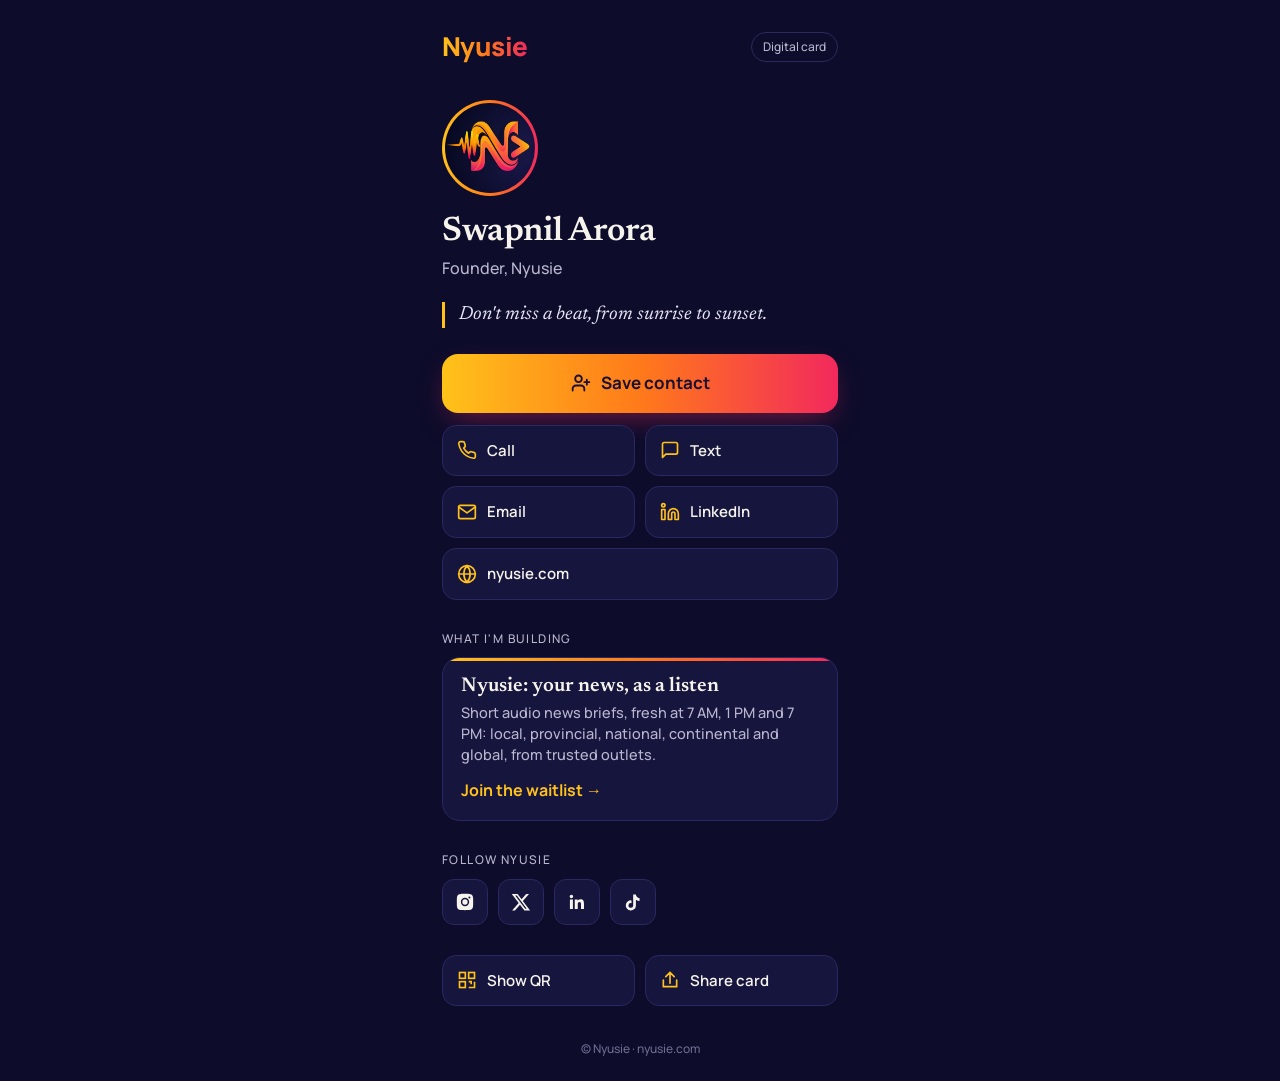
==== card/index.html @ 7c8ee9de "Add files via upload" ====
<!DOCTYPE html>
<html lang="en">
<head>
<meta charset="utf-8">
<meta name="viewport" content="width=device-width, initial-scale=1, viewport-fit=cover">
<title>Swapnil Arora · Founder, Nyusie</title>
<meta name="description" content="Digital business card — Swapnil Arora, Founder of Nyusie. Don't miss a beat, from sunrise to sunset.">
<meta name="theme-color" content="#0D0C2B">
<meta name="robots" content="noindex, nofollow">
<meta name="apple-mobile-web-app-capable" content="yes">
<meta name="mobile-web-app-capable" content="yes">
<meta name="apple-mobile-web-app-status-bar-style" content="black-translucent">
<meta name="apple-mobile-web-app-title" content="My Card">
<link rel="apple-touch-icon" href="icon.png">
<link rel="icon" href="icon.png">
<meta property="og:title" content="Swapnil Arora · Founder, Nyusie">
<meta property="og:description" content="Don't miss a beat, from sunrise to sunset.">
<meta property="og:image" content="https://nyusie.com/card/logo.png">
<script src="/assets/js/config.js"></script>
<style>
  @font-face{font-family:"Manrope";font-weight:500;font-display:swap;src:url("/assets/fonts/manrope-latin-500-normal.woff2") format("woff2")}
  @font-face{font-family:"Manrope";font-weight:600;font-display:swap;src:url("/assets/fonts/manrope-latin-600-normal.woff2") format("woff2")}
  @font-face{font-family:"Manrope";font-weight:800;font-display:swap;src:url("/assets/fonts/manrope-latin-800-normal.woff2") format("woff2")}
  @font-face{font-family:"Manrope";font-weight:700;font-display:swap;src:url("/assets/fonts/manrope-latin-700-normal.woff2") format("woff2")}
  @font-face{font-family:"Newsreader";font-weight:600;font-display:swap;src:url("/assets/fonts/newsreader-latin-600-normal.woff2") format("woff2")}
  @font-face{font-family:"Newsreader";font-weight:400;font-style:italic;font-display:swap;src:url("/assets/fonts/newsreader-latin-400-italic.woff2") format("woff2")}
  :root{
    --navy:#0D0C2B; --navy2:#16153d; --ink:#F6F3EC; --muted:#B9B6CF;
    --y:#FFC21A; --o:#FF7A1A; --p:#F2295D;
    --grad:linear-gradient(90deg,var(--y),var(--o) 50%,var(--p));
  }
  *{box-sizing:border-box;margin:0;padding:0}
  html,body{background:var(--navy);color:var(--ink);min-height:100%}
  body{font:16px/1.45 "Manrope",-apple-system,BlinkMacSystemFont,"Segoe UI",Roboto,Helvetica,Arial,sans-serif;
       padding:env(safe-area-inset-top) 0 calc(env(safe-area-inset-bottom) + 24px);
       -webkit-font-smoothing:antialiased}
  .wrap{max-width:440px;margin:0 auto;padding:28px 22px 0}
  .serif{font-family:"Newsreader",Georgia,"Times New Roman",serif}

  /* hero */
  .brand{display:flex;align-items:center;justify-content:space-between;margin-bottom:34px}
  .wordmark{font-family:"Manrope",Georgia,serif;font-weight:800;font-size:26px;letter-spacing:-.6px;
            background:var(--grad);-webkit-background-clip:text;background-clip:text;color:transparent}
  .brandL{display:flex;align-items:center;gap:10px}
  .mark{width:40px;height:40px;border-radius:10px}
  .chip{font-size:12px;color:var(--muted);border:1px solid #2c2a5c;border-radius:999px;padding:5px 11px}
  .avatar{width:96px;height:96px;border-radius:50%;padding:3px;background:var(--grad);margin-bottom:18px}
  .avatar>div{width:100%;height:100%;border-radius:50%;background:var(--navy2) center/cover no-repeat;
              display:grid;place-items:center;font:700 38px Georgia,serif;color:var(--ink)}
  h1{font:600 34px/1.1 "Newsreader",Georgia,serif;letter-spacing:-.4px}
  .role{color:var(--muted);margin-top:6px;font-size:16px}
  .tag{margin:22px 0 26px;padding-left:14px;border-left:3px solid;border-image:var(--grad) 1;
       font:italic 400 19px/1.35 "Newsreader",Georgia,serif;color:#E9E5F7}

  /* buttons */
  .primary{display:flex;align-items:center;justify-content:center;gap:10px;width:100%;
           background:var(--grad);color:#1a1030;font-weight:700;font-size:17px;border:0;border-radius:16px;
           padding:17px;text-decoration:none;box-shadow:0 10px 30px -10px rgba(242,41,93,.55)}
  .grid{display:grid;grid-template-columns:1fr 1fr;gap:10px;margin-top:12px}
  .btn{display:flex;align-items:center;gap:10px;background:var(--navy2);border:1px solid #2a2860;
       color:var(--ink);text-decoration:none;border-radius:14px;padding:14px;font-size:15px;font-weight:600;
       cursor:pointer;font-family:inherit;text-align:left}
  .btn svg{flex:none;width:20px;height:20px;stroke:var(--y)}
  .btn:active,.primary:active{transform:scale(.98)}
  .wide{grid-column:1 / -1}

  .section{margin-top:30px}
  .label{font-size:12px;letter-spacing:1.4px;text-transform:uppercase;color:var(--muted);margin-bottom:10px}
  .app{background:var(--navy2);border:1px solid #2a2860;border-radius:18px;padding:18px;position:relative;overflow:hidden}
  .app:before{content:"";position:absolute;inset:0 0 auto 0;height:3px;background:var(--grad)}
  .app h2{font:600 20px "Newsreader",Georgia,serif;margin-bottom:6px}
  .app p{color:var(--muted);font-size:14.5px}
  .app a{display:inline-block;margin-top:14px;color:var(--y);font-weight:700;text-decoration:none}
  .social{display:flex;gap:10px;flex-wrap:wrap}
  .social a{width:46px;height:46px;border-radius:12px;display:grid;place-items:center;background:var(--navy2);
            border:1px solid #2a2860}
  .social svg{width:20px;height:20px;fill:var(--ink)}
  footer{margin-top:34px;text-align:center;color:#6f6c8f;font-size:12px}

  /* San's QR "show" mode */
  #qr{position:fixed;inset:0;background:var(--navy);display:none;flex-direction:column;align-items:center;
      justify-content:center;padding:calc(env(safe-area-inset-top) + 20px) 24px calc(env(safe-area-inset-bottom) + 20px);z-index:10}
  #qr.on{display:flex}
  .qrbox{position:relative;background:#fff;border-radius:24px;padding:18px;width:min(78vw,340px);aspect-ratio:1;
         box-shadow:0 0 0 4px var(--navy),0 0 0 7px var(--o)}
  .qrbox svg{width:100%;height:100%;display:block}
  .qrlogo{position:absolute;left:50%;top:50%;width:24%;transform:translate(-50%,-50%);border-radius:14px;border:4px solid #fff}
  #qr h3{font:600 26px "Newsreader",Georgia,serif;margin-top:26px}
  #qr p{color:var(--muted);margin-top:6px;text-align:center}
  .qrbar{display:flex;gap:10px;margin-top:28px;width:min(86vw,360px)}
  .qrbar .btn{flex:1;justify-content:center}
  .toast{position:fixed;left:50%;bottom:calc(env(safe-area-inset-bottom) + 24px);transform:translateX(-50%);
         background:#fff;color:#111;padding:10px 16px;border-radius:999px;font-size:14px;font-weight:600;
         opacity:0;transition:opacity .25s;pointer-events:none;z-index:20}
  .toast.on{opacity:1}
</style>
</head>
<body>

<!-- =====================================================================
  EDIT SAN'S DETAILS HERE (only this block). Leave a value as "" to hide it.
  If you change these, also update contact.vcf (the "Save contact" file).
====================================================================== -->
<script>
const CARD = {
  name:      "Swapnil Arora",                       // as it should appear on the card
  initials:  "SA",
  title:     "Founder, Nyusie",
  tagline:   "Don't miss a beat, from sunrise to sunset.",
  photo:     "logo.png",                         // Nyusie logo; or "san.jpg" placed in this folder; "" shows initials
  phone:     "+1 (437) 333-0017",
  email:     "arora@nyusie.com",
  website:   "https://nyusie.com",
  linkedin:  "https://www.linkedin.com/in/AroraSwapnil/",
  waitlist:  "/waitlist/",                        // before launch
  getApp:    "/get/?src=card-page",                // after launch (opens the right store)
  social: {
    instagram: "https://instagram.com/nyusie.app",
    x:         "https://x.com/nyusieapp",
    linkedin:  "https://www.linkedin.com/company/nyusie",
    tiktok:    "https://www.tiktok.com/@nyusie.app",
    facebook:  ""
  }
};
</script>

<div class="wrap" id="card">
  <div class="brand">
    <span class="brandL"><span class="wordmark">Nyusie</span></span>
    <span class="chip">Digital card</span>
  </div>

  <div class="avatar"><div id="av"></div></div>
  <h1 id="nm"></h1>
  <div class="role" id="rl"></div>
  <div class="tag" id="tg"></div>

  <a class="primary" href="contact.vcf" download="Swapnil-Arora-Nyusie.vcf" id="save">
    <svg width="20" height="20" viewBox="0 0 24 24" fill="none" stroke="#1a1030" stroke-width="2.2" stroke-linecap="round"><path d="M16 21v-2a4 4 0 0 0-4-4H6a4 4 0 0 0-4 4v2"/><circle cx="9" cy="7" r="4"/><path d="M19 8v6M22 11h-6"/></svg>
    Save contact
  </a>

  <div class="grid" id="actions"></div>

  <div class="section">
    <div class="label">What I'm building</div>
    <div class="app">
      <h2>Nyusie: your news, as a listen</h2>
      <p>Short audio news briefs, fresh at 7 AM, 1 PM and 7 PM: local, provincial, national, continental and global, from trusted outlets.</p>
      <a id="wl" href="/waitlist/">Join the waitlist →</a>
    </div>
  </div>

  <div class="section">
    <div class="label">Follow Nyusie</div>
    <div class="social" id="soc"></div>
  </div>

  <div class="grid" style="margin-top:30px">
    <button class="btn" id="showqr"><svg viewBox="0 0 24 24" fill="none" stroke-width="2"><rect x="3" y="3" width="7" height="7"/><rect x="14" y="3" width="7" height="7"/><rect x="3" y="14" width="7" height="7"/><path d="M14 14h3v3M21 14v7h-7"/></svg>Show QR</button>
    <button class="btn" id="share"><svg viewBox="0 0 24 24" fill="none" stroke-width="2" stroke-linecap="round"><path d="M4 12v8h16v-8M12 3v13M7 8l5-5 5 5"/></svg>Share card</button>
  </div>

  <footer>© Nyusie · nyusie.com</footer>
</div>

<!-- Full-screen QR for people whose phones can't tap -->
<div id="qr" role="dialog" aria-label="QR code">
  <div class="qrbox"><div id="qrsvg" style="width:100%;height:100%"></div><img src="logo.png" alt="" class="qrlogo"></div>
  <h3 id="qrname"></h3>
  <p>Point your camera here to get my card</p>
  <div class="qrbar">
    <button class="btn" id="qrshare">Share link</button>
    <button class="btn" id="qrclose">View card</button>
  </div>
</div>
<div class="toast" id="toast"></div>

<script>/*! qrcode-generator (MIT) Kazuhiko Arase */
var qrcode=function(){var t=function(t,r){var e=t,n=g[r],o=null,i=0,a=null,u=[],f={},c=function(t,r){o=function(t){for(var r=new Array(t),e=0;e<t;e+=1){r[e]=new Array(t);for(var n=0;n<t;n+=1)r[e][n]=null}return r}(i=4*e+17),l(0,0),l(i-7,0),l(0,i-7),s(),h(),d(t,r),e>=7&&v(t),null==a&&(a=p(e,n,u)),w(a,r)},l=function(t,r){for(var e=-1;e<=7;e+=1)if(!(t+e<=-1||i<=t+e))for(var n=-1;n<=7;n+=1)r+n<=-1||i<=r+n||(o[t+e][r+n]=0<=e&&e<=6&&(0==n||6==n)||0<=n&&n<=6&&(0==e||6==e)||2<=e&&e<=4&&2<=n&&n<=4)},h=function(){for(var t=8;t<i-8;t+=1)null==o[t][6]&&(o[t][6]=t%2==0);for(var r=8;r<i-8;r+=1)null==o[6][r]&&(o[6][r]=r%2==0)},s=function(){for(var t=B.getPatternPosition(e),r=0;r<t.length;r+=1)for(var n=0;n<t.length;n+=1){var i=t[r],a=t[n];if(null==o[i][a])for(var u=-2;u<=2;u+=1)for(var f=-2;f<=2;f+=1)o[i+u][a+f]=-2==u||2==u||-2==f||2==f||0==u&&0==f}},v=function(t){for(var r=B.getBCHTypeNumber(e),n=0;n<18;n+=1){var a=!t&&1==(r>>n&1);o[Math.floor(n/3)][n%3+i-8-3]=a}for(n=0;n<18;n+=1){a=!t&&1==(r>>n&1);o[n%3+i-8-3][Math.floor(n/3)]=a}},d=function(t,r){for(var e=n<<3|r,a=B.getBCHTypeInfo(e),u=0;u<15;u+=1){var f=!t&&1==(a>>u&1);u<6?o[u][8]=f:u<8?o[u+1][8]=f:o[i-15+u][8]=f}for(u=0;u<15;u+=1){f=!t&&1==(a>>u&1);u<8?o[8][i-u-1]=f:u<9?o[8][15-u-1+1]=f:o[8][15-u-1]=f}o[i-8][8]=!t},w=function(t,r){for(var e=-1,n=i-1,a=7,u=0,f=B.getMaskFunction(r),c=i-1;c>0;c-=2)for(6==c&&(c-=1);;){for(var g=0;g<2;g+=1)if(null==o[n][c-g]){var l=!1;u<t.length&&(l=1==(t[u]>>>a&1)),f(n,c-g)&&(l=!l),o[n][c-g]=l,-1==(a-=1)&&(u+=1,a=7)}if((n+=e)<0||i<=n){n-=e,e=-e;break}}},p=function(t,r,e){for(var n=A.getRSBlocks(t,r),o=b(),i=0;i<e.length;i+=1){var a=e[i];o.put(a.getMode(),4),o.put(a.getLength(),B.getLengthInBits(a.getMode(),t)),a.write(o)}var u=0;for(i=0;i<n.length;i+=1)u+=n[i].dataCount;if(o.getLengthInBits()>8*u)throw"code length overflow. ("+o.getLengthInBits()+">"+8*u+")";for(o.getLengthInBits()+4<=8*u&&o.put(0,4);o.getLengthInBits()%8!=0;)o.putBit(!1);for(;!(o.getLengthInBits()>=8*u||(o.put(236,8),o.getLengthInBits()>=8*u));)o.put(17,8);return function(t,r){for(var e=0,n=0,o=0,i=new Array(r.length),a=new Array(r.length),u=0;u<r.length;u+=1){var f=r[u].dataCount,c=r[u].totalCount-f;n=Math.max(n,f),o=Math.max(o,c),i[u]=new Array(f);for(var g=0;g<i[u].length;g+=1)i[u][g]=255&t.getBuffer()[g+e];e+=f;var l=B.getErrorCorrectPolynomial(c),h=k(i[u],l.getLength()-1).mod(l);for(a[u]=new Array(l.getLength()-1),g=0;g<a[u].length;g+=1){var s=g+h.getLength()-a[u].length;a[u][g]=s>=0?h.getAt(s):0}}var v=0;for(g=0;g<r.length;g+=1)v+=r[g].totalCount;var d=new Array(v),w=0;for(g=0;g<n;g+=1)for(u=0;u<r.length;u+=1)g<i[u].length&&(d[w]=i[u][g],w+=1);for(g=0;g<o;g+=1)for(u=0;u<r.length;u+=1)g<a[u].length&&(d[w]=a[u][g],w+=1);return d}(o,n)};f.addData=function(t,r){var e=null;switch(r=r||"Byte"){case"Numeric":e=M(t);break;case"Alphanumeric":e=x(t);break;case"Byte":e=m(t);break;case"Kanji":e=L(t);break;default:throw"mode:"+r}u.push(e),a=null},f.isDark=function(t,r){if(t<0||i<=t||r<0||i<=r)throw t+","+r;return o[t][r]},f.getModuleCount=function(){return i},f.make=function(){if(e<1){for(var t=1;t<40;t++){for(var r=A.getRSBlocks(t,n),o=b(),i=0;i<u.length;i++){var a=u[i];o.put(a.getMode(),4),o.put(a.getLength(),B.getLengthInBits(a.getMode(),t)),a.write(o)}var g=0;for(i=0;i<r.length;i++)g+=r[i].dataCount;if(o.getLengthInBits()<=8*g)break}e=t}c(!1,function(){for(var t=0,r=0,e=0;e<8;e+=1){c(!0,e);var n=B.getLostPoint(f);(0==e||t>n)&&(t=n,r=e)}return r}())},f.createTableTag=function(t,r){t=t||2;var e="";e+='<table style="',e+=" border-width: 0px; border-style: none;",e+=" border-collapse: collapse;",e+=" padding: 0px; margin: "+(r=void 0===r?4*t:r)+"px;",e+='">',e+="<tbody>";for(var n=0;n<f.getModuleCount();n+=1){e+="<tr>";for(var o=0;o<f.getModuleCount();o+=1)e+='<td style="',e+=" border-width: 0px; border-style: none;",e+=" border-collapse: collapse;",e+=" padding: 0px; margin: 0px;",e+=" width: "+t+"px;",e+=" height: "+t+"px;",e+=" background-color: ",e+=f.isDark(n,o)?"#000000":"#ffffff",e+=";",e+='"/>';e+="</tr>"}return e+="</tbody>",e+="</table>"},f.createSvgTag=function(t,r,e,n){var o={};"object"==typeof arguments[0]&&(t=(o=arguments[0]).cellSize,r=o.margin,e=o.alt,n=o.title),t=t||2,r=void 0===r?4*t:r,(e="string"==typeof e?{text:e}:e||{}).text=e.text||null,e.id=e.text?e.id||"qrcode-description":null,(n="string"==typeof n?{text:n}:n||{}).text=n.text||null,n.id=n.text?n.id||"qrcode-title":null;var i,a,u,c,g=f.getModuleCount()*t+2*r,l="";for(c="l"+t+",0 0,"+t+" -"+t+",0 0,-"+t+"z ",l+='<svg version="1.1" xmlns="http://www.w3.org/2000/svg"',l+=o.scalable?"":' width="'+g+'px" height="'+g+'px"',l+=' viewBox="0 0 '+g+" "+g+'" ',l+=' preserveAspectRatio="xMinYMin meet"',l+=n.text||e.text?' role="img" aria-labelledby="'+y([n.id,e.id].join(" ").trim())+'"':"",l+=">",l+=n.text?'<title id="'+y(n.id)+'">'+y(n.text)+"</title>":"",l+=e.text?'<description id="'+y(e.id)+'">'+y(e.text)+"</description>":"",l+='<rect width="100%" height="100%" fill="white" cx="0" cy="0"/>',l+='<path d="',a=0;a<f.getModuleCount();a+=1)for(u=a*t+r,i=0;i<f.getModuleCount();i+=1)f.isDark(a,i)&&(l+="M"+(i*t+r)+","+u+c);return l+='" stroke="transparent" fill="black"/>',l+="</svg>"},f.createDataURL=function(t,r){t=t||2,r=void 0===r?4*t:r;var e=f.getModuleCount()*t+2*r,n=r,o=e-r;return I(e,e,function(r,e){if(n<=r&&r<o&&n<=e&&e<o){var i=Math.floor((r-n)/t),a=Math.floor((e-n)/t);return f.isDark(a,i)?0:1}return 1})},f.createImgTag=function(t,r,e){t=t||2,r=void 0===r?4*t:r;var n=f.getModuleCount()*t+2*r,o="";return o+="<img",o+=' src="',o+=f.createDataURL(t,r),o+='"',o+=' width="',o+=n,o+='"',o+=' height="',o+=n,o+='"',e&&(o+=' alt="',o+=y(e),o+='"'),o+="/>"};var y=function(t){for(var r="",e=0;e<t.length;e+=1){var n=t.charAt(e);switch(n){case"<":r+="&lt;";break;case">":r+="&gt;";break;case"&":r+="&amp;";break;case'"':r+="&quot;";break;default:r+=n}}return r};return f.createASCII=function(t,r){if((t=t||1)<2)return function(t){t=void 0===t?2:t;var r,e,n,o,i,a=1*f.getModuleCount()+2*t,u=t,c=a-t,g={"██":"█","█ ":"▀"," █":"▄","  ":" "},l={"██":"▀","█ ":"▀"," █":" ","  ":" "},h="";for(r=0;r<a;r+=2){for(n=Math.floor((r-u)/1),o=Math.floor((r+1-u)/1),e=0;e<a;e+=1)i="█",u<=e&&e<c&&u<=r&&r<c&&f.isDark(n,Math.floor((e-u)/1))&&(i=" "),u<=e&&e<c&&u<=r+1&&r+1<c&&f.isDark(o,Math.floor((e-u)/1))?i+=" ":i+="█",h+=t<1&&r+1>=c?l[i]:g[i];h+="\n"}return a%2&&t>0?h.substring(0,h.length-a-1)+Array(a+1).join("▀"):h.substring(0,h.length-1)}(r);t-=1,r=void 0===r?2*t:r;var e,n,o,i,a=f.getModuleCount()*t+2*r,u=r,c=a-r,g=Array(t+1).join("██"),l=Array(t+1).join("  "),h="",s="";for(e=0;e<a;e+=1){for(o=Math.floor((e-u)/t),s="",n=0;n<a;n+=1)i=1,u<=n&&n<c&&u<=e&&e<c&&f.isDark(o,Math.floor((n-u)/t))&&(i=0),s+=i?g:l;for(o=0;o<t;o+=1)h+=s+"\n"}return h.substring(0,h.length-1)},f.renderTo2dContext=function(t,r){r=r||2;for(var e=f.getModuleCount(),n=0;n<e;n++)for(var o=0;o<e;o++)t.fillStyle=f.isDark(n,o)?"black":"white",t.fillRect(n*r,o*r,r,r)},f};t.stringToBytes=(t.stringToBytesFuncs={default:function(t){for(var r=[],e=0;e<t.length;e+=1){var n=t.charCodeAt(e);r.push(255&n)}return r}}).default,t.createStringToBytes=function(t,r){var e=function(){for(var e=S(t),n=function(){var t=e.read();if(-1==t)throw"eof";return t},o=0,i={};;){var a=e.read();if(-1==a)break;var u=n(),f=n()<<8|n();i[String.fromCharCode(a<<8|u)]=f,o+=1}if(o!=r)throw o+" != "+r;return i}(),n="?".charCodeAt(0);return function(t){for(var r=[],o=0;o<t.length;o+=1){var i=t.charCodeAt(o);if(i<128)r.push(i);else{var a=e[t.charAt(o)];"number"==typeof a?(255&a)==a?r.push(a):(r.push(a>>>8),r.push(255&a)):r.push(n)}}return r}};var r,e,n,o,i,a=1,u=2,f=4,c=8,g={L:1,M:0,Q:3,H:2},l=0,h=1,s=2,v=3,d=4,w=5,p=6,y=7,B=(r=[[],[6,18],[6,22],[6,26],[6,30],[6,34],[6,22,38],[6,24,42],[6,26,46],[6,28,50],[6,30,54],[6,32,58],[6,34,62],[6,26,46,66],[6,26,48,70],[6,26,50,74],[6,30,54,78],[6,30,56,82],[6,30,58,86],[6,34,62,90],[6,28,50,72,94],[6,26,50,74,98],[6,30,54,78,102],[6,28,54,80,106],[6,32,58,84,110],[6,30,58,86,114],[6,34,62,90,118],[6,26,50,74,98,122],[6,30,54,78,102,126],[6,26,52,78,104,130],[6,30,56,82,108,134],[6,34,60,86,112,138],[6,30,58,86,114,142],[6,34,62,90,118,146],[6,30,54,78,102,126,150],[6,24,50,76,102,128,154],[6,28,54,80,106,132,158],[6,32,58,84,110,136,162],[6,26,54,82,110,138,166],[6,30,58,86,114,142,170]],e=1335,n=7973,i=function(t){for(var r=0;0!=t;)r+=1,t>>>=1;return r},(o={}).getBCHTypeInfo=function(t){for(var r=t<<10;i(r)-i(e)>=0;)r^=e<<i(r)-i(e);return 21522^(t<<10|r)},o.getBCHTypeNumber=function(t){for(var r=t<<12;i(r)-i(n)>=0;)r^=n<<i(r)-i(n);return t<<12|r},o.getPatternPosition=function(t){return r[t-1]},o.getMaskFunction=function(t){switch(t){case l:return function(t,r){return(t+r)%2==0};case h:return function(t,r){return t%2==0};case s:return function(t,r){return r%3==0};case v:return function(t,r){return(t+r)%3==0};case d:return function(t,r){return(Math.floor(t/2)+Math.floor(r/3))%2==0};case w:return function(t,r){return t*r%2+t*r%3==0};case p:return function(t,r){return(t*r%2+t*r%3)%2==0};case y:return function(t,r){return(t*r%3+(t+r)%2)%2==0};default:throw"bad maskPattern:"+t}},o.getErrorCorrectPolynomial=function(t){for(var r=k([1],0),e=0;e<t;e+=1)r=r.multiply(k([1,C.gexp(e)],0));return r},o.getLengthInBits=function(t,r){if(1<=r&&r<10)switch(t){case a:return 10;case u:return 9;case f:case c:return 8;default:throw"mode:"+t}else if(r<27)switch(t){case a:return 12;case u:return 11;case f:return 16;case c:return 10;default:throw"mode:"+t}else{if(!(r<41))throw"type:"+r;switch(t){case a:return 14;case u:return 13;case f:return 16;case c:return 12;default:throw"mode:"+t}}},o.getLostPoint=function(t){for(var r=t.getModuleCount(),e=0,n=0;n<r;n+=1)for(var o=0;o<r;o+=1){for(var i=0,a=t.isDark(n,o),u=-1;u<=1;u+=1)if(!(n+u<0||r<=n+u))for(var f=-1;f<=1;f+=1)o+f<0||r<=o+f||0==u&&0==f||a==t.isDark(n+u,o+f)&&(i+=1);i>5&&(e+=3+i-5)}for(n=0;n<r-1;n+=1)for(o=0;o<r-1;o+=1){var c=0;t.isDark(n,o)&&(c+=1),t.isDark(n+1,o)&&(c+=1),t.isDark(n,o+1)&&(c+=1),t.isDark(n+1,o+1)&&(c+=1),0!=c&&4!=c||(e+=3)}for(n=0;n<r;n+=1)for(o=0;o<r-6;o+=1)t.isDark(n,o)&&!t.isDark(n,o+1)&&t.isDark(n,o+2)&&t.isDark(n,o+3)&&t.isDark(n,o+4)&&!t.isDark(n,o+5)&&t.isDark(n,o+6)&&(e+=40);for(o=0;o<r;o+=1)for(n=0;n<r-6;n+=1)t.isDark(n,o)&&!t.isDark(n+1,o)&&t.isDark(n+2,o)&&t.isDark(n+3,o)&&t.isDark(n+4,o)&&!t.isDark(n+5,o)&&t.isDark(n+6,o)&&(e+=40);var g=0;for(o=0;o<r;o+=1)for(n=0;n<r;n+=1)t.isDark(n,o)&&(g+=1);return e+=Math.abs(100*g/r/r-50)/5*10},o),C=function(){for(var t=new Array(256),r=new Array(256),e=0;e<8;e+=1)t[e]=1<<e;for(e=8;e<256;e+=1)t[e]=t[e-4]^t[e-5]^t[e-6]^t[e-8];for(e=0;e<255;e+=1)r[t[e]]=e;var n={glog:function(t){if(t<1)throw"glog("+t+")";return r[t]},gexp:function(r){for(;r<0;)r+=255;for(;r>=256;)r-=255;return t[r]}};return n}();function k(t,r){if(void 0===t.length)throw t.length+"/"+r;var e=function(){for(var e=0;e<t.length&&0==t[e];)e+=1;for(var n=new Array(t.length-e+r),o=0;o<t.length-e;o+=1)n[o]=t[o+e];return n}(),n={getAt:function(t){return e[t]},getLength:function(){return e.length},multiply:function(t){for(var r=new Array(n.getLength()+t.getLength()-1),e=0;e<n.getLength();e+=1)for(var o=0;o<t.getLength();o+=1)r[e+o]^=C.gexp(C.glog(n.getAt(e))+C.glog(t.getAt(o)));return k(r,0)},mod:function(t){if(n.getLength()-t.getLength()<0)return n;for(var r=C.glog(n.getAt(0))-C.glog(t.getAt(0)),e=new Array(n.getLength()),o=0;o<n.getLength();o+=1)e[o]=n.getAt(o);for(o=0;o<t.getLength();o+=1)e[o]^=C.gexp(C.glog(t.getAt(o))+r);return k(e,0).mod(t)}};return n}var A=function(){var t=[[1,26,19],[1,26,16],[1,26,13],[1,26,9],[1,44,34],[1,44,28],[1,44,22],[1,44,16],[1,70,55],[1,70,44],[2,35,17],[2,35,13],[1,100,80],[2,50,32],[2,50,24],[4,25,9],[1,134,108],[2,67,43],[2,33,15,2,34,16],[2,33,11,2,34,12],[2,86,68],[4,43,27],[4,43,19],[4,43,15],[2,98,78],[4,49,31],[2,32,14,4,33,15],[4,39,13,1,40,14],[2,121,97],[2,60,38,2,61,39],[4,40,18,2,41,19],[4,40,14,2,41,15],[2,146,116],[3,58,36,2,59,37],[4,36,16,4,37,17],[4,36,12,4,37,13],[2,86,68,2,87,69],[4,69,43,1,70,44],[6,43,19,2,44,20],[6,43,15,2,44,16],[4,101,81],[1,80,50,4,81,51],[4,50,22,4,51,23],[3,36,12,8,37,13],[2,116,92,2,117,93],[6,58,36,2,59,37],[4,46,20,6,47,21],[7,42,14,4,43,15],[4,133,107],[8,59,37,1,60,38],[8,44,20,4,45,21],[12,33,11,4,34,12],[3,145,115,1,146,116],[4,64,40,5,65,41],[11,36,16,5,37,17],[11,36,12,5,37,13],[5,109,87,1,110,88],[5,65,41,5,66,42],[5,54,24,7,55,25],[11,36,12,7,37,13],[5,122,98,1,123,99],[7,73,45,3,74,46],[15,43,19,2,44,20],[3,45,15,13,46,16],[1,135,107,5,136,108],[10,74,46,1,75,47],[1,50,22,15,51,23],[2,42,14,17,43,15],[5,150,120,1,151,121],[9,69,43,4,70,44],[17,50,22,1,51,23],[2,42,14,19,43,15],[3,141,113,4,142,114],[3,70,44,11,71,45],[17,47,21,4,48,22],[9,39,13,16,40,14],[3,135,107,5,136,108],[3,67,41,13,68,42],[15,54,24,5,55,25],[15,43,15,10,44,16],[4,144,116,4,145,117],[17,68,42],[17,50,22,6,51,23],[19,46,16,6,47,17],[2,139,111,7,140,112],[17,74,46],[7,54,24,16,55,25],[34,37,13],[4,151,121,5,152,122],[4,75,47,14,76,48],[11,54,24,14,55,25],[16,45,15,14,46,16],[6,147,117,4,148,118],[6,73,45,14,74,46],[11,54,24,16,55,25],[30,46,16,2,47,17],[8,132,106,4,133,107],[8,75,47,13,76,48],[7,54,24,22,55,25],[22,45,15,13,46,16],[10,142,114,2,143,115],[19,74,46,4,75,47],[28,50,22,6,51,23],[33,46,16,4,47,17],[8,152,122,4,153,123],[22,73,45,3,74,46],[8,53,23,26,54,24],[12,45,15,28,46,16],[3,147,117,10,148,118],[3,73,45,23,74,46],[4,54,24,31,55,25],[11,45,15,31,46,16],[7,146,116,7,147,117],[21,73,45,7,74,46],[1,53,23,37,54,24],[19,45,15,26,46,16],[5,145,115,10,146,116],[19,75,47,10,76,48],[15,54,24,25,55,25],[23,45,15,25,46,16],[13,145,115,3,146,116],[2,74,46,29,75,47],[42,54,24,1,55,25],[23,45,15,28,46,16],[17,145,115],[10,74,46,23,75,47],[10,54,24,35,55,25],[19,45,15,35,46,16],[17,145,115,1,146,116],[14,74,46,21,75,47],[29,54,24,19,55,25],[11,45,15,46,46,16],[13,145,115,6,146,116],[14,74,46,23,75,47],[44,54,24,7,55,25],[59,46,16,1,47,17],[12,151,121,7,152,122],[12,75,47,26,76,48],[39,54,24,14,55,25],[22,45,15,41,46,16],[6,151,121,14,152,122],[6,75,47,34,76,48],[46,54,24,10,55,25],[2,45,15,64,46,16],[17,152,122,4,153,123],[29,74,46,14,75,47],[49,54,24,10,55,25],[24,45,15,46,46,16],[4,152,122,18,153,123],[13,74,46,32,75,47],[48,54,24,14,55,25],[42,45,15,32,46,16],[20,147,117,4,148,118],[40,75,47,7,76,48],[43,54,24,22,55,25],[10,45,15,67,46,16],[19,148,118,6,149,119],[18,75,47,31,76,48],[34,54,24,34,55,25],[20,45,15,61,46,16]],r=function(t,r){var e={};return e.totalCount=t,e.dataCount=r,e},e={};return e.getRSBlocks=function(e,n){var o=function(r,e){switch(e){case g.L:return t[4*(r-1)+0];case g.M:return t[4*(r-1)+1];case g.Q:return t[4*(r-1)+2];case g.H:return t[4*(r-1)+3];default:return}}(e,n);if(void 0===o)throw"bad rs block @ typeNumber:"+e+"/errorCorrectionLevel:"+n;for(var i=o.length/3,a=[],u=0;u<i;u+=1)for(var f=o[3*u+0],c=o[3*u+1],l=o[3*u+2],h=0;h<f;h+=1)a.push(r(c,l));return a},e}(),b=function(){var t=[],r=0,e={getBuffer:function(){return t},getAt:function(r){var e=Math.floor(r/8);return 1==(t[e]>>>7-r%8&1)},put:function(t,r){for(var n=0;n<r;n+=1)e.putBit(1==(t>>>r-n-1&1))},getLengthInBits:function(){return r},putBit:function(e){var n=Math.floor(r/8);t.length<=n&&t.push(0),e&&(t[n]|=128>>>r%8),r+=1}};return e},M=function(t){var r=a,e=t,n={getMode:function(){return r},getLength:function(t){return e.length},write:function(t){for(var r=e,n=0;n+2<r.length;)t.put(o(r.substring(n,n+3)),10),n+=3;n<r.length&&(r.length-n==1?t.put(o(r.substring(n,n+1)),4):r.length-n==2&&t.put(o(r.substring(n,n+2)),7))}},o=function(t){for(var r=0,e=0;e<t.length;e+=1)r=10*r+i(t.charAt(e));return r},i=function(t){if("0"<=t&&t<="9")return t.charCodeAt(0)-"0".charCodeAt(0);throw"illegal char :"+t};return n},x=function(t){var r=u,e=t,n={getMode:function(){return r},getLength:function(t){return e.length},write:function(t){for(var r=e,n=0;n+1<r.length;)t.put(45*o(r.charAt(n))+o(r.charAt(n+1)),11),n+=2;n<r.length&&t.put(o(r.charAt(n)),6)}},o=function(t){if("0"<=t&&t<="9")return t.charCodeAt(0)-"0".charCodeAt(0);if("A"<=t&&t<="Z")return t.charCodeAt(0)-"A".charCodeAt(0)+10;switch(t){case" ":return 36;case"$":return 37;case"%":return 38;case"*":return 39;case"+":return 40;case"-":return 41;case".":return 42;case"/":return 43;case":":return 44;default:throw"illegal char :"+t}};return n},m=function(r){var e=f,n=t.stringToBytes(r),o={getMode:function(){return e},getLength:function(t){return n.length},write:function(t){for(var r=0;r<n.length;r+=1)t.put(n[r],8)}};return o},L=function(r){var e=c,n=t.stringToBytesFuncs.SJIS;if(!n)throw"sjis not supported.";!function(){var t=n("友");if(2!=t.length||38726!=(t[0]<<8|t[1]))throw"sjis not supported."}();var o=n(r),i={getMode:function(){return e},getLength:function(t){return~~(o.length/2)},write:function(t){for(var r=o,e=0;e+1<r.length;){var n=(255&r[e])<<8|255&r[e+1];if(33088<=n&&n<=40956)n-=33088;else{if(!(57408<=n&&n<=60351))throw"illegal char at "+(e+1)+"/"+n;n-=49472}n=192*(n>>>8&255)+(255&n),t.put(n,13),e+=2}if(e<r.length)throw"illegal char at "+(e+1)}};return i},D=function(){var t=[],r={writeByte:function(r){t.push(255&r)},writeShort:function(t){r.writeByte(t),r.writeByte(t>>>8)},writeBytes:function(t,e,n){e=e||0,n=n||t.length;for(var o=0;o<n;o+=1)r.writeByte(t[o+e])},writeString:function(t){for(var e=0;e<t.length;e+=1)r.writeByte(t.charCodeAt(e))},toByteArray:function(){return t},toString:function(){var r="";r+="[";for(var e=0;e<t.length;e+=1)e>0&&(r+=","),r+=t[e];return r+="]"}};return r},S=function(t){var r=t,e=0,n=0,o=0,i={read:function(){for(;o<8;){if(e>=r.length){if(0==o)return-1;throw"unexpected end of file./"+o}var t=r.charAt(e);if(e+=1,"="==t)return o=0,-1;t.match(/^\s$/)||(n=n<<6|a(t.charCodeAt(0)),o+=6)}var i=n>>>o-8&255;return o-=8,i}},a=function(t){if(65<=t&&t<=90)return t-65;if(97<=t&&t<=122)return t-97+26;if(48<=t&&t<=57)return t-48+52;if(43==t)return 62;if(47==t)return 63;throw"c:"+t};return i},I=function(t,r,e){for(var n=function(t,r){var e=t,n=r,o=new Array(t*r),i={setPixel:function(t,r,n){o[r*e+t]=n},write:function(t){t.writeString("GIF87a"),t.writeShort(e),t.writeShort(n),t.writeByte(128),t.writeByte(0),t.writeByte(0),t.writeByte(0),t.writeByte(0),t.writeByte(0),t.writeByte(255),t.writeByte(255),t.writeByte(255),t.writeString(","),t.writeShort(0),t.writeShort(0),t.writeShort(e),t.writeShort(n),t.writeByte(0);var r=a(2);t.writeByte(2);for(var o=0;r.length-o>255;)t.writeByte(255),t.writeBytes(r,o,255),o+=255;t.writeByte(r.length-o),t.writeBytes(r,o,r.length-o),t.writeByte(0),t.writeString(";")}},a=function(t){for(var r=1<<t,e=1+(1<<t),n=t+1,i=u(),a=0;a<r;a+=1)i.add(String.fromCharCode(a));i.add(String.fromCharCode(r)),i.add(String.fromCharCode(e));var f,c,g,l=D(),h=(f=l,c=0,g=0,{write:function(t,r){if(t>>>r!=0)throw"length over";for(;c+r>=8;)f.writeByte(255&(t<<c|g)),r-=8-c,t>>>=8-c,g=0,c=0;g|=t<<c,c+=r},flush:function(){c>0&&f.writeByte(g)}});h.write(r,n);var s=0,v=String.fromCharCode(o[s]);for(s+=1;s<o.length;){var d=String.fromCharCode(o[s]);s+=1,i.contains(v+d)?v+=d:(h.write(i.indexOf(v),n),i.size()<4095&&(i.size()==1<<n&&(n+=1),i.add(v+d)),v=d)}return h.write(i.indexOf(v),n),h.write(e,n),h.flush(),l.toByteArray()},u=function(){var t={},r=0,e={add:function(n){if(e.contains(n))throw"dup key:"+n;t[n]=r,r+=1},size:function(){return r},indexOf:function(r){return t[r]},contains:function(r){return void 0!==t[r]}};return e};return i}(t,r),o=0;o<r;o+=1)for(var i=0;i<t;i+=1)n.setPixel(i,o,e(i,o));var a=D();n.write(a);for(var u=function(){var t=0,r=0,e=0,n="",o={},i=function(t){n+=String.fromCharCode(a(63&t))},a=function(t){if(t<0);else{if(t<26)return 65+t;if(t<52)return t-26+97;if(t<62)return t-52+48;if(62==t)return 43;if(63==t)return 47}throw"n:"+t};return o.writeByte=function(n){for(t=t<<8|255&n,r+=8,e+=1;r>=6;)i(t>>>r-6),r-=6},o.flush=function(){if(r>0&&(i(t<<6-r),t=0,r=0),e%3!=0)for(var o=3-e%3,a=0;a<o;a+=1)n+="="},o.toString=function(){return n},o}(),f=a.toByteArray(),c=0;c<f.length;c+=1)u.writeByte(f[c]);return u.flush(),"data:image/gif;base64,"+u};return t}();qrcode.stringToBytesFuncs["UTF-8"]=function(t){return function(t){for(var r=[],e=0;e<t.length;e++){var n=t.charCodeAt(e);n<128?r.push(n):n<2048?r.push(192|n>>6,128|63&n):n<55296||n>=57344?r.push(224|n>>12,128|n>>6&63,128|63&n):(e++,n=65536+((1023&n)<<10|1023&t.charCodeAt(e)),r.push(240|n>>18,128|n>>12&63,128|n>>6&63,128|63&n))}return r}(t)},function(t){"function"==typeof define&&define.amd?define([],t):"object"==typeof exports&&(module.exports=t())}(function(){return qrcode});</script>
<script>
(function(){
  const $ = id => document.getElementById(id);
  const ic = {
    phone:'<path d="M22 16.9v3a2 2 0 0 1-2.2 2 19.8 19.8 0 0 1-8.6-3.1 19.5 19.5 0 0 1-6-6A19.8 19.8 0 0 1 2.1 4.2 2 2 0 0 1 4.1 2h3a2 2 0 0 1 2 1.7c.1.9.4 1.8.7 2.7a2 2 0 0 1-.5 2.1L8 9.8a16 16 0 0 0 6 6l1.3-1.3a2 2 0 0 1 2.1-.4c.9.3 1.8.6 2.7.7a2 2 0 0 1 1.7 2z"/>',
    msg:'<path d="M21 15a2 2 0 0 1-2 2H7l-4 4V5a2 2 0 0 1 2-2h14a2 2 0 0 1 2 2z"/>',
    mail:'<rect x="2" y="4" width="20" height="16" rx="2"/><path d="m22 6-10 7L2 6"/>',
    web:'<circle cx="12" cy="12" r="10"/><path d="M2 12h20M12 2a15 15 0 0 1 0 20M12 2a15 15 0 0 0 0 20"/>',
    in:'<path d="M16 8a6 6 0 0 1 6 6v7h-4v-7a2 2 0 0 0-4 0v7h-4v-7a6 6 0 0 1 6-6zM2 9h4v12H2z"/><circle cx="4" cy="4" r="2"/>'
  };
  const svg = p => `<svg viewBox="0 0 24 24" fill="none" stroke-width="2" stroke-linecap="round" stroke-linejoin="round">${p}</svg>`;
  const C = CARD;

  // Fill in the card
  document.title = `${C.name} · ${C.title}`;
  $('nm').textContent = C.name; $('rl').textContent = C.title; $('tg').textContent = C.tagline;
  $('qrname').textContent = C.name;
  if (C.photo) $('av').style.backgroundImage = `url("${C.photo}")`; else $('av').textContent = C.initials;
  // Same launch switch as the website (launchAt in /assets/js/config.js)
  const cfg = window.NYUSIE_CONFIG || {};
  const live = Date.now() >= Date.parse(cfg.launchAt || "2100-01-01T00:00:00Z") || /[?&]preview=live/.test(location.search);
  $('wl').href = live ? C.getApp : C.waitlist;
  $('wl').textContent = live ? 'Get the app →' : 'Join the waitlist →';

  const acts = [];
  const tel = C.phone.replace(/[^\d+]/g,'');
  if (C.phone)    acts.push(['Call', 'tel:'+tel, ic.phone], ['Text', 'sms:'+tel, ic.msg]);
  if (C.email)    acts.push(['Email', 'mailto:'+C.email, ic.mail]);
  if (C.linkedin) acts.push(['LinkedIn', C.linkedin, ic.in]);
  if (C.website)  acts.push(['nyusie.com', C.website, ic.web]);
  $('actions').innerHTML = acts.map(([t,h,i],k) =>
    `<a class="btn${(acts.length%2 && k===acts.length-1)?' wide':''}" href="${h}" ${h.startsWith('http')?'target="_blank" rel="noopener"':''}>${svg(i)}${t}</a>`).join('');

  const sIcons = {
    instagram:'<path d="M12 2.2c3.2 0 3.6 0 4.8.1 3.3.1 4.8 1.7 4.9 4.9.1 1.3.1 1.6.1 4.8s0 3.6-.1 4.8c-.1 3.2-1.7 4.8-4.9 4.9-1.3.1-1.6.1-4.8.1s-3.6 0-4.8-.1c-3.3-.1-4.8-1.7-4.9-4.9C2.2 15.6 2.2 15.2 2.2 12s0-3.6.1-4.8C2.4 3.9 3.9 2.4 7.2 2.3 8.4 2.2 8.8 2.2 12 2.2zM12 7a5 5 0 1 0 0 10 5 5 0 0 0 0-10zm0 8.2a3.2 3.2 0 1 1 0-6.4 3.2 3.2 0 0 1 0 6.4zM17.3 5.5a1.2 1.2 0 1 0 0 2.4 1.2 1.2 0 0 0 0-2.4z"/>',
    x:'<path d="M18.2 2.3h3.4l-7.4 8.4 8.7 11.5h-6.8l-5.3-7-6.1 7H1.3l7.9-9L.9 2.3h7l4.8 6.3 5.5-6.3zm-1.2 17.9h1.9L7 4.2H5z"/>',
    linkedin:'<path d="M20.4 20.5h-3.6v-5.6c0-1.3 0-3-1.8-3s-2.1 1.4-2.1 2.9v5.7H9.3V9h3.4v1.6c.5-.9 1.6-1.8 3.4-1.8 3.6 0 4.3 2.4 4.3 5.5v6.2zM5.3 7.4a2.1 2.1 0 1 1 0-4.2 2.1 2.1 0 0 1 0 4.2zM7.1 20.5H3.5V9h3.6v11.5z"/>',
    tiktok:'<path d="M16.6 5.8A4.3 4.3 0 0 1 15.5 3h-3.3v13.2a2.8 2.8 0 1 1-2-2.7V10.1a6.1 6.1 0 1 0 5.3 6V9.4a7.6 7.6 0 0 0 4.4 1.4V7.5a4.3 4.3 0 0 1-3.3-1.7z"/>',
    facebook:'<path d="M22 12a10 10 0 1 0-11.6 9.9v-7H7.9V12h2.5V9.8c0-2.5 1.5-3.9 3.8-3.9 1.1 0 2.2.2 2.2.2v2.5h-1.3c-1.2 0-1.6.8-1.6 1.6V12h2.8l-.4 2.9h-2.4v7A10 10 0 0 0 22 12z"/>'
  };
  $('soc').innerHTML = Object.entries(C.social).filter(([,u])=>u)
    .map(([k,u]) => `<a href="${u}" target="_blank" rel="noopener" aria-label="${k}"><svg viewBox="0 0 24 24">${sIcons[k]}</svg></a>`).join('');

  // The link people get: this page, tagged so you can tell taps from scans later
  const base = location.origin + location.pathname;
  const qrLink = base + '?src=qr';
  const shareLink = base + '?src=share';

  // QR (drawn on the phone, nothing sent anywhere)
  try {
    const q = qrcode(0, 'H'); q.addData(qrLink); q.make();
    $('qrsvg').innerHTML = q.createSvgTag({cellSize:8, margin:0, scalable:true});
  } catch(e) { $('qrsvg').textContent = 'QR unavailable'; }

  const toast = t => { const el=$('toast'); el.textContent=t; el.classList.add('on'); setTimeout(()=>el.classList.remove('on'),1800); };
  const openQR = () => $('qr').classList.add('on');
  const closeQR = () => $('qr').classList.remove('on');
  async function share(){
    const data = {title:`${C.name} · ${C.title}`, text:`${C.name}, ${C.title}. ${C.tagline}`, url:shareLink};
    try { if (navigator.share) return await navigator.share(data); } catch(e){ return; }
    try { await navigator.clipboard.writeText(shareLink); toast('Link copied'); } catch(e){ prompt('Copy this link', shareLink); }
  }
  $('showqr').onclick = openQR; $('qrclose').onclick = closeQR;
  $('share').onclick = share; $('qrshare').onclick = share;

  // San's mode: opened from his Home Screen icon (or ?show) -> straight to the QR
  const standalone = window.navigator.standalone || matchMedia('(display-mode: standalone)').matches;
  if (standalone || new URLSearchParams(location.search).has('show')) openQR();
})();
</script>
</body>
</html>
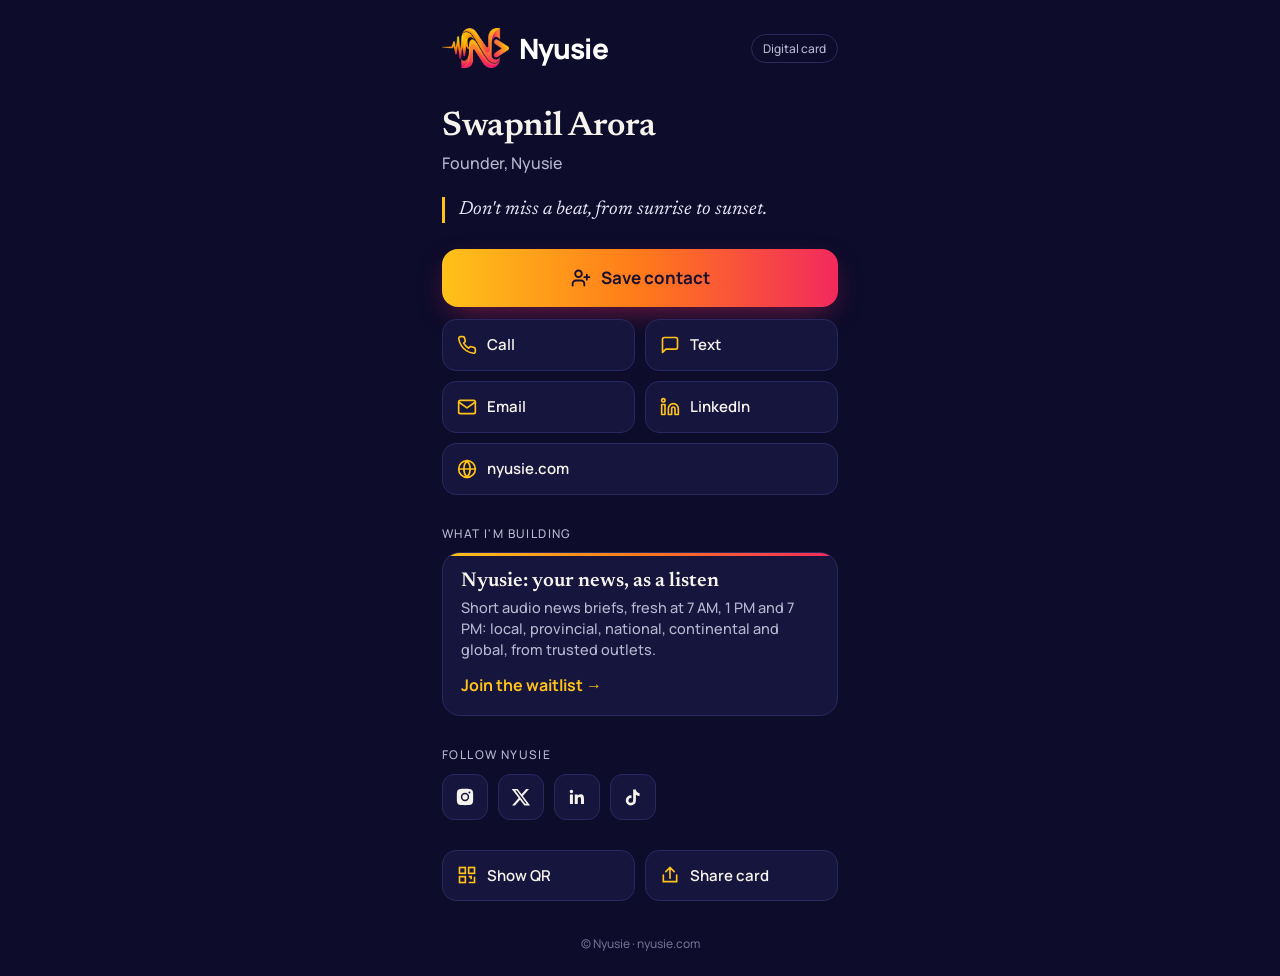
==== commit 12a88961: "Fixing the header of this page." ====
--- a/card/index.html
+++ b/card/index.html
@@ -38,11 +38,10 @@
   .serif{font-family:"Newsreader",Georgia,"Times New Roman",serif}
 
   /* hero */
-  .brand{display:flex;align-items:center;justify-content:space-between;margin-bottom:34px}
-  .wordmark{font-family:"Manrope",Georgia,serif;font-weight:800;font-size:26px;letter-spacing:-.6px;
-            background:var(--grad);-webkit-background-clip:text;background-clip:text;color:transparent}
+  .brand{display:flex;align-items:center;justify-content:space-between;margin-bottom:40px}
+  .wordmark{font-family:"Manrope",Georgia,serif;font-weight:800;font-size:28px;letter-spacing:-.8px;color:#fff}
   .brandL{display:flex;align-items:center;gap:10px}
-  .mark{width:40px;height:40px;border-radius:10px}
+  .mark{height:40px;width:auto;display:block}
   .chip{font-size:12px;color:var(--muted);border:1px solid #2c2a5c;border-radius:999px;padding:5px 11px}
   .avatar{width:96px;height:96px;border-radius:50%;padding:3px;background:var(--grad);margin-bottom:18px}
   .avatar>div{width:100%;height:100%;border-radius:50%;background:var(--navy2) center/cover no-repeat;
@@ -93,6 +92,7 @@
          background:#fff;color:#111;padding:10px 16px;border-radius:999px;font-size:14px;font-weight:600;
          opacity:0;transition:opacity .25s;pointer-events:none;z-index:20}
   .toast.on{opacity:1}
+  [hidden]{display:none!important}
 </style>
 </head>
 <body>
@@ -107,7 +107,7 @@
   initials:  "SA",
   title:     "Founder, Nyusie",
   tagline:   "Don't miss a beat, from sunrise to sunset.",
-  photo:     "logo.png",                         // Nyusie logo; or "san.jpg" placed in this folder; "" shows initials
+  photo:     "",                                 // "" = no photo circle; or "san.jpg" placed in this folder
   phone:     "+1 (437) 333-0017",
   email:     "arora@nyusie.com",
   website:   "https://nyusie.com",
@@ -126,11 +126,11 @@
 
 <div class="wrap" id="card">
   <div class="brand">
-    <span class="brandL"><span class="wordmark">Nyusie</span></span>
+    <span class="brandL"><img class="mark" src="/logo-header.png" alt="" width="67" height="40"><span class="wordmark">Nyusie</span></span>
     <span class="chip">Digital card</span>
   </div>
 
-  <div class="avatar"><div id="av"></div></div>
+  <div class="avatar" id="avwrap" hidden><div id="av"></div></div>
   <h1 id="nm"></h1>
   <div class="role" id="rl"></div>
   <div class="tag" id="tg"></div>
@@ -195,7 +195,8 @@
   document.title = `${C.name} · ${C.title}`;
   $('nm').textContent = C.name; $('rl').textContent = C.title; $('tg').textContent = C.tagline;
   $('qrname').textContent = C.name;
-  if (C.photo) $('av').style.backgroundImage = `url("${C.photo}")`; else $('av').textContent = C.initials;
+  // Photo circle only when a personal photo is set (the brand logo already sits at the top)
+  if (C.photo) { $('av').style.backgroundImage = `url("${C.photo}")`; $('avwrap').hidden = false; }
   // Same launch switch as the website (launchAt in /assets/js/config.js)
   const cfg = window.NYUSIE_CONFIG || {};
   const live = Date.now() >= Date.parse(cfg.launchAt || "2100-01-01T00:00:00Z") || /[?&]preview=live/.test(location.search);
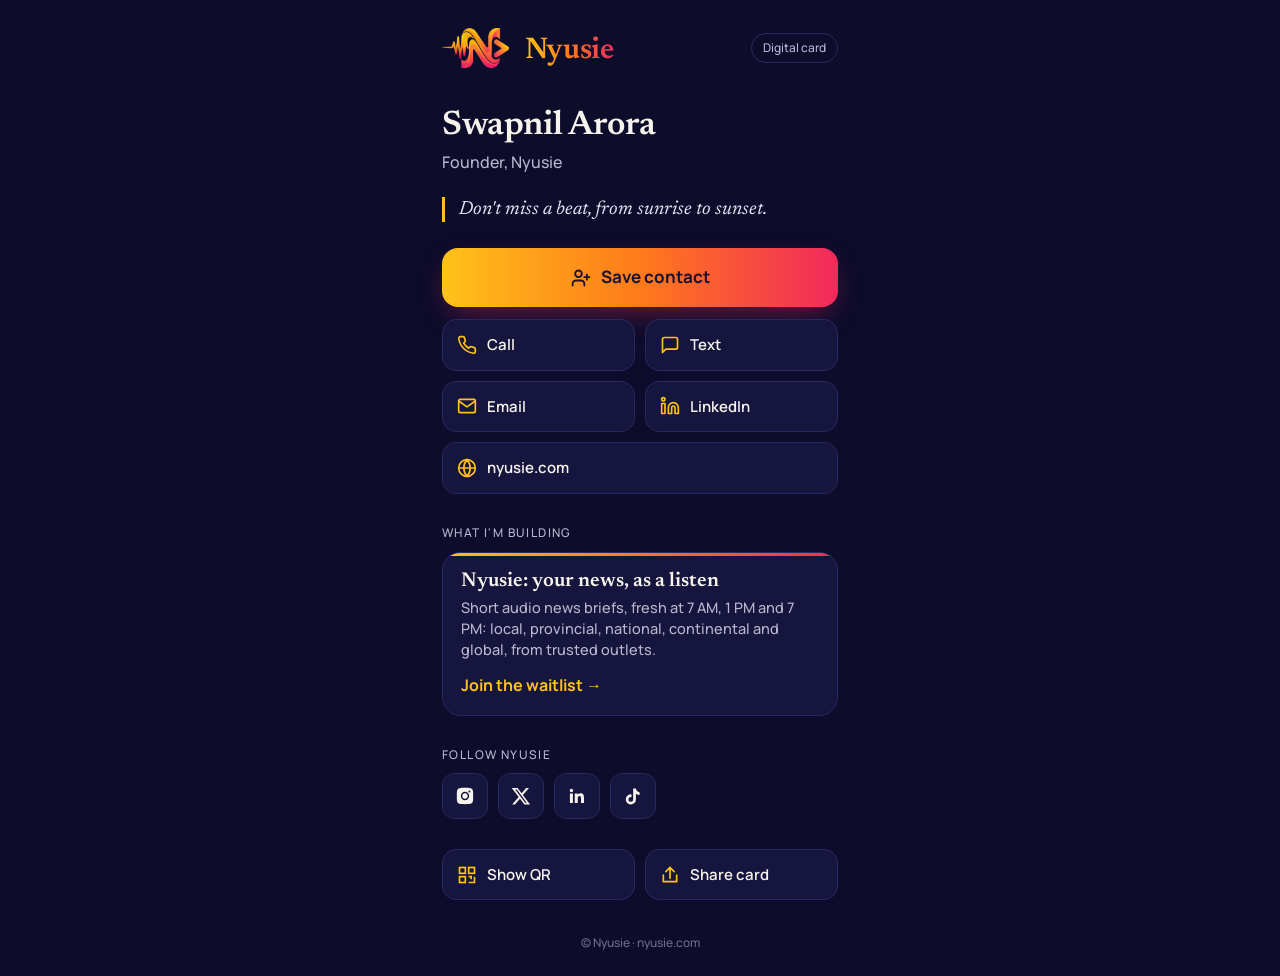
==== commit 88392bda: "Add files via upload" ====
--- a/card/index.html
+++ b/card/index.html
@@ -39,8 +39,8 @@
 
   /* hero */
   .brand{display:flex;align-items:center;justify-content:space-between;margin-bottom:40px}
-  .wordmark{font-family:"Manrope",Georgia,serif;font-weight:800;font-size:28px;letter-spacing:-.8px;color:#fff}
-  .brandL{display:flex;align-items:center;gap:10px}
+  .wordmark{font-family:"Newsreader",Georgia,serif;font-weight:600;font-size:30px;letter-spacing:-.3px;line-height:1;position:relative;top:3px;background:var(--grad);-webkit-background-clip:text;background-clip:text;color:transparent}
+  .brandL{display:flex;align-items:center;gap:16px}
   .mark{height:40px;width:auto;display:block}
   .chip{font-size:12px;color:var(--muted);border:1px solid #2c2a5c;border-radius:999px;padding:5px 11px}
   .avatar{width:96px;height:96px;border-radius:50%;padding:3px;background:var(--grad);margin-bottom:18px}
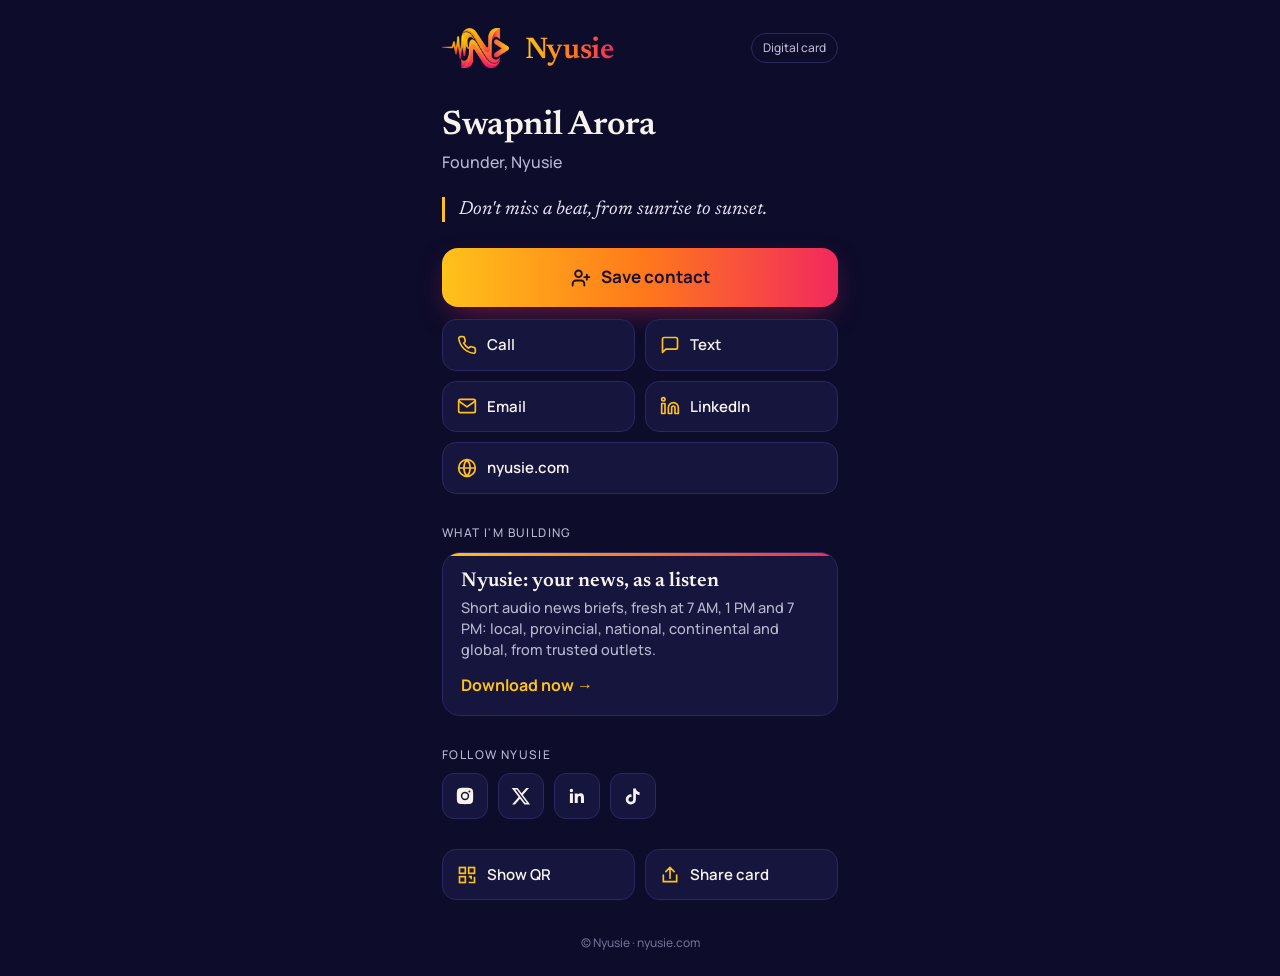
==== commit 8ab69811: "Add files via upload" ====
--- a/card/index.html
+++ b/card/index.html
@@ -201,7 +201,7 @@
   const cfg = window.NYUSIE_CONFIG || {};
   const live = Date.now() >= Date.parse(cfg.launchAt || "2100-01-01T00:00:00Z") || /[?&]preview=live/.test(location.search);
   $('wl').href = live ? C.getApp : C.waitlist;
-  $('wl').textContent = live ? 'Get the app →' : 'Join the waitlist →';
+  $('wl').textContent = live ? 'Download now →' : 'Join the waitlist →';
 
   const acts = [];
   const tel = C.phone.replace(/[^\d+]/g,'');
